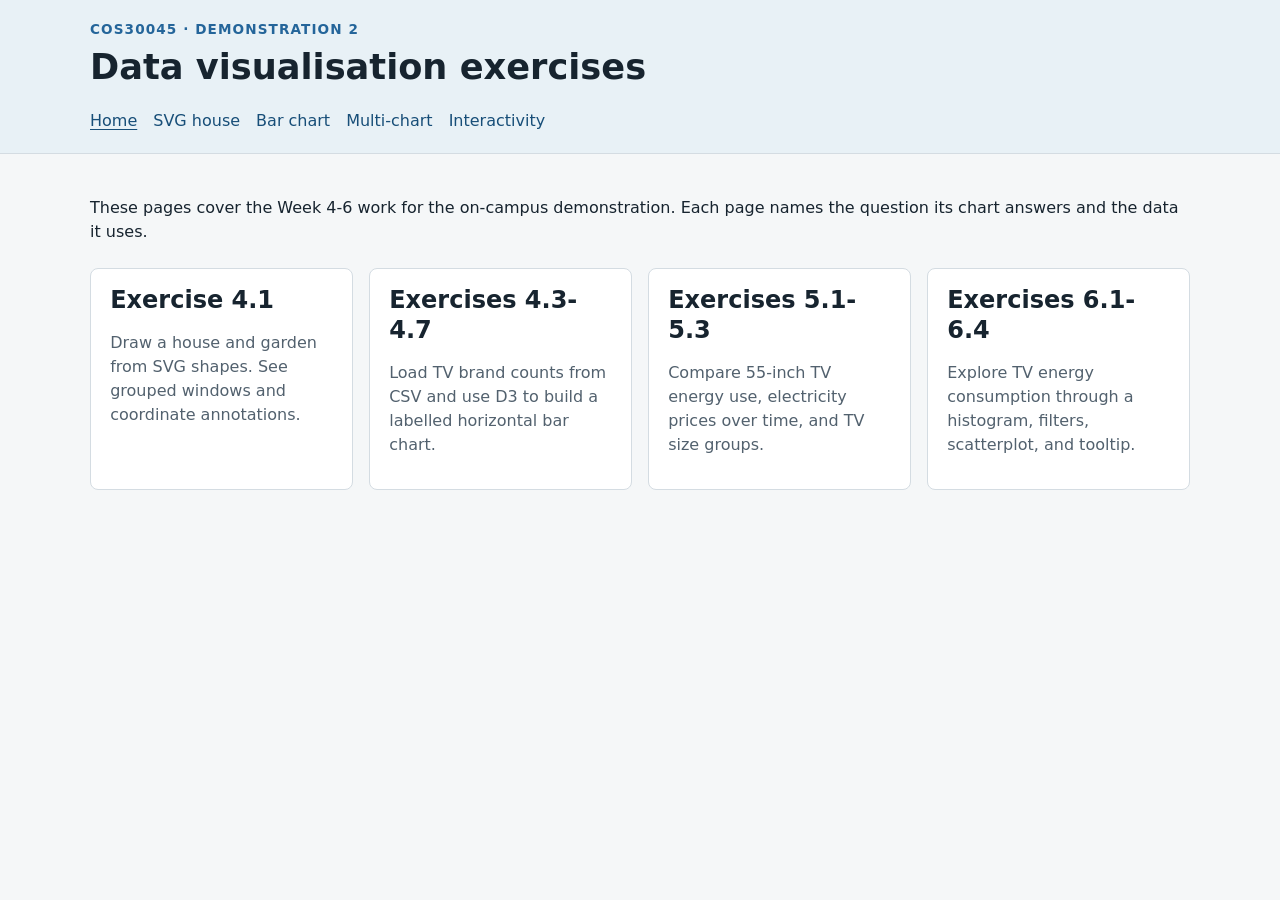
==== index.html @ eeefe7fe "Add project scaffold and navigation" ====
<!doctype html>
<html lang="en">
<head>
  <meta charset="utf-8">
  <meta name="viewport" content="width=device-width, initial-scale=1">
  <title>COS30045 Demonstration 2</title>
  <link rel="stylesheet" href="css/base.css">
</head>
<body>
  <header class="site-header">
    <div class="wrap"><p class="eyebrow">COS30045 · Demonstration 2</p><h1>Data visualisation exercises</h1>
      <nav aria-label="Main navigation"><a aria-current="page" href="index.html">Home</a><a href="svg-house.html">SVG house</a><a href="bar-chart.html">Bar chart</a><a href="multi-chart.html">Multi-chart</a><a href="interactive.html">Interactivity</a></nav>
    </div>
  </header>
  <main class="wrap">
    <p>These pages cover the Week 4-6 work for the on-campus demonstration. Each page names the question its chart answers and the data it uses.</p>
    <div class="card-grid">
      <a class="card" href="svg-house.html"><h2>Exercise 4.1</h2><p>Draw a house and garden from SVG shapes. See grouped windows and coordinate annotations.</p></a>
      <a class="card" href="bar-chart.html"><h2>Exercises 4.3-4.7</h2><p>Load TV brand counts from CSV and use D3 to build a labelled horizontal bar chart.</p></a>
      <a class="card" href="multi-chart.html"><h2>Exercises 5.1-5.3</h2><p>Compare 55-inch TV energy use, electricity prices over time, and TV size groups.</p></a>
      <a class="card" href="interactive.html"><h2>Exercises 6.1-6.4</h2><p>Explore TV energy consumption through a histogram, filters, scatterplot, and tooltip.</p></a>
    </div>
  </main>
</body>
</html>
---- css/base.css ----
:root { color-scheme: light; --ink: #17242f; --muted: #52616e; --line: #d4dce2; --blue: #24659a; --paper: #fff; --bg: #f5f7f8; }
* { box-sizing: border-box; }
body { margin: 0; background: var(--bg); color: var(--ink); font: 16px/1.5 system-ui, -apple-system, BlinkMacSystemFont, "Segoe UI", sans-serif; }
.wrap { width: min(1100px, calc(100% - 2rem)); margin: 0 auto; }
.site-header { background: #e8f1f6; border-bottom: 1px solid var(--line); padding: 1.2rem 0 1rem; }
.site-header h1 { margin: .1rem 0 .7rem; font-size: clamp(1.6rem, 4vw, 2.2rem); }
.eyebrow { margin: 0; color: var(--blue); font-size: .85rem; font-weight: 700; text-transform: uppercase; letter-spacing: .08em; }
nav { display: flex; flex-wrap: wrap; gap: .45rem 1rem; }
nav a { color: #174e78; text-decoration: none; padding: .25rem 0; }
nav a:hover, nav a:focus-visible, nav a[aria-current] { text-decoration: underline; text-underline-offset: .2rem; }
main { padding: 1.6rem 0 3rem; }
h2 { line-height: 1.25; margin: 0 0 .5rem; }
.card-grid { display: grid; grid-template-columns: repeat(auto-fit, minmax(230px, 1fr)); gap: 1rem; margin-top: 1.5rem; }
.card, .panel { background: var(--paper); border: 1px solid var(--line); border-radius: 8px; padding: 1rem 1.2rem; }
.card { display: block; color: inherit; text-decoration: none; }
.card:hover, .card:focus-visible { border-color: var(--blue); box-shadow: 0 2px 8px #173a5b1c; }
.card p { color: var(--muted); }
.panel { margin: 1rem 0 1.5rem; }
.panel p { margin: .4rem 0 .8rem; }
.note { font-size: .9rem; color: var(--muted); }
.responsive-svg-container { width: 100%; max-width: 1100px; margin-inline: auto; }
img, svg { max-width: 100%; }
button { font: inherit; }
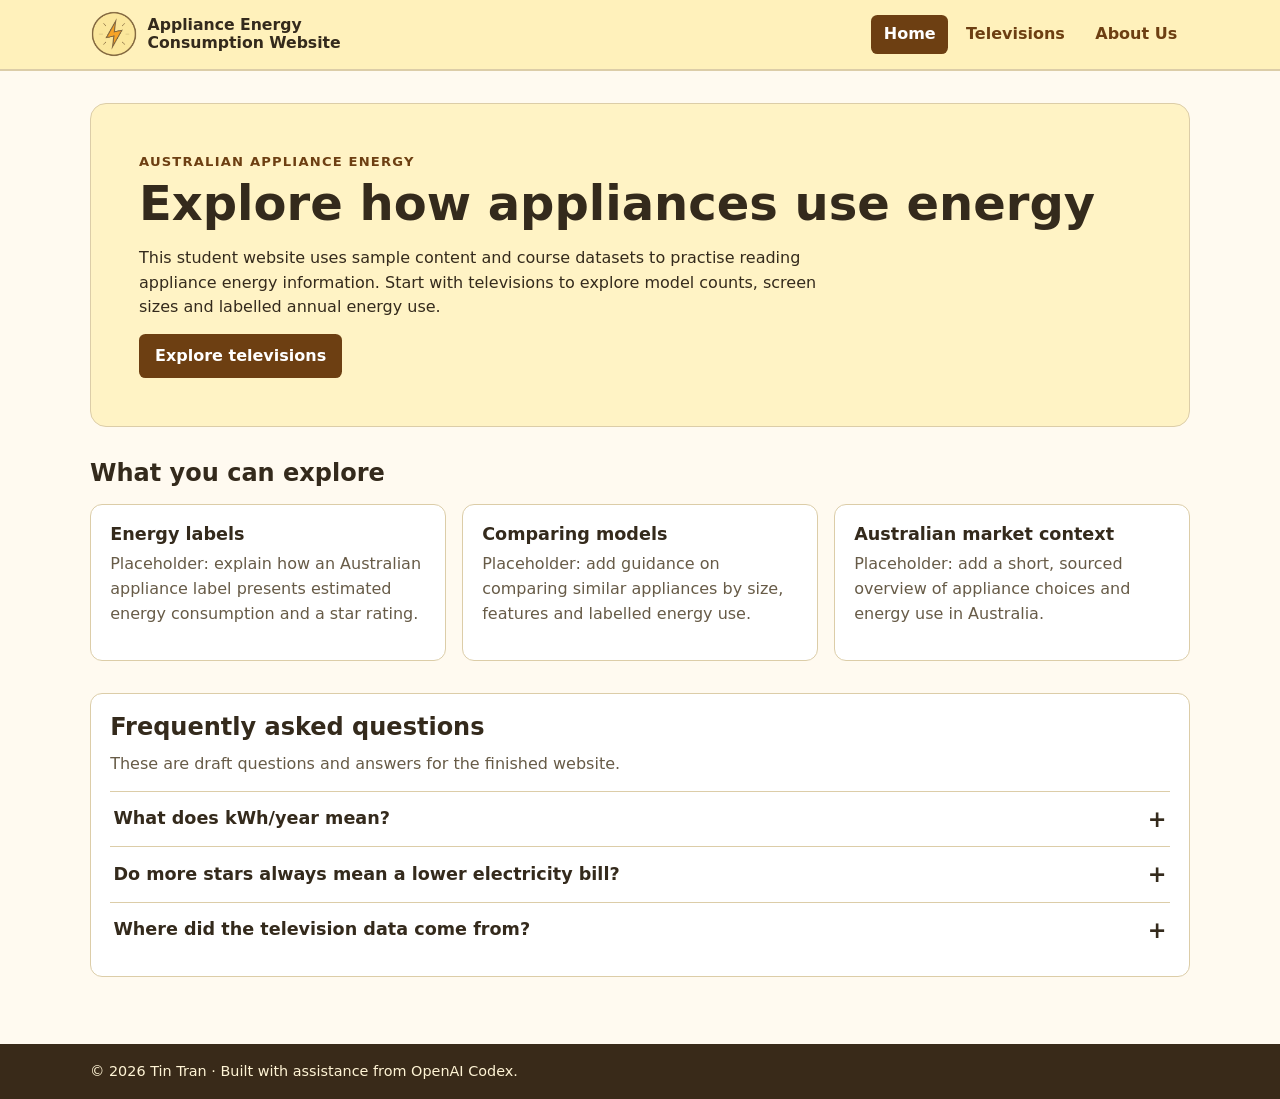
==== commit 2f7611fc: "Build three-page appliance site shell" ====
--- a/index.html
+++ b/index.html
@@ -3,23 +3,60 @@
 <head>
   <meta charset="utf-8">
   <meta name="viewport" content="width=device-width, initial-scale=1">
-  <title>COS30045 Demonstration 2</title>
+  <title>Home | Appliance Energy Consumption Website</title>
   <link rel="stylesheet" href="css/base.css">
+  <script src="js/site.js" defer></script>
 </head>
 <body>
   <header class="site-header">
-    <div class="wrap"><p class="eyebrow">COS30045 · Demonstration 2</p><h1>Data visualisation exercises</h1>
-      <nav aria-label="Main navigation"><a aria-current="page" href="index.html">Home</a><a href="svg-house.html">SVG house</a><a href="bar-chart.html">Bar chart</a><a href="multi-chart.html">Multi-chart</a><a href="interactive.html">Interactivity</a></nav>
+    <div class="wrap header-inner">
+      <a class="logo-link" href="index.html" aria-label="Appliance Energy Consumption Website, Home">
+        <img src="assets/img/PowerIcon.png" alt="" width="48" height="48">
+        <span>Appliance Energy<br>Consumption Website</span>
+      </a>
+      <nav class="site-nav" aria-label="Main navigation">
+        <a href="index.html" aria-current="page">Home</a>
+        <a href="televisions.html">Televisions</a>
+        <a href="about.html">About Us</a>
+      </nav>
     </div>
   </header>
+
   <main class="wrap">
-    <p>These pages cover the Week 4-6 work for the on-campus demonstration. Each page names the question its chart answers and the data it uses.</p>
-    <div class="card-grid">
-      <a class="card" href="svg-house.html"><h2>Exercise 4.1</h2><p>Draw a house and garden from SVG shapes. See grouped windows and coordinate annotations.</p></a>
-      <a class="card" href="bar-chart.html"><h2>Exercises 4.3-4.7</h2><p>Load TV brand counts from CSV and use D3 to build a labelled horizontal bar chart.</p></a>
-      <a class="card" href="multi-chart.html"><h2>Exercises 5.1-5.3</h2><p>Compare 55-inch TV energy use, electricity prices over time, and TV size groups.</p></a>
-      <a class="card" href="interactive.html"><h2>Exercises 6.1-6.4</h2><p>Explore TV energy consumption through a histogram, filters, scatterplot, and tooltip.</p></a>
-    </div>
+    <section class="hero">
+      <p class="eyebrow">Australian appliance energy</p>
+      <h1>Explore how appliances use energy</h1>
+      <p>This student website uses sample content and course datasets to practise reading appliance energy information. Start with televisions to explore model counts, screen sizes and labelled annual energy use.</p>
+      <a class="button-link" href="televisions.html">Explore televisions</a>
+    </section>
+
+    <section aria-labelledby="home-topics">
+      <h2 id="home-topics">What you can explore</h2>
+      <div class="card-grid">
+        <article class="card"><h3>Energy labels</h3><p>Placeholder: explain how an Australian appliance label presents estimated energy consumption and a star rating.</p></article>
+        <article class="card"><h3>Comparing models</h3><p>Placeholder: add guidance on comparing similar appliances by size, features and labelled energy use.</p></article>
+        <article class="card"><h3>Australian market context</h3><p>Placeholder: add a short, sourced overview of appliance choices and energy use in Australia.</p></article>
+      </div>
+    </section>
+
+    <section class="panel faq" aria-labelledby="faq-heading">
+      <h2 id="faq-heading">Frequently asked questions</h2>
+      <p class="note">These are draft questions and answers for the finished website.</p>
+      <div class="faq-item">
+        <h3><button type="button" class="faq-toggle" aria-expanded="false" aria-controls="faq-answer-1">What does kWh/year mean?<span aria-hidden="true">+</span></button></h3>
+        <div id="faq-answer-1" class="faq-answer" hidden><p>Placeholder: explain annual energy consumption in plain language and cite the relevant Australian guidance.</p></div>
+      </div>
+      <div class="faq-item">
+        <h3><button type="button" class="faq-toggle" aria-expanded="false" aria-controls="faq-answer-2">Do more stars always mean a lower electricity bill?<span aria-hidden="true">+</span></button></h3>
+        <div id="faq-answer-2" class="faq-answer" hidden><p>Placeholder: explain why screen size, use time and electricity price also matter when comparing televisions.</p></div>
+      </div>
+      <div class="faq-item">
+        <h3><button type="button" class="faq-toggle" aria-expanded="false" aria-controls="faq-answer-3">Where did the television data come from?<span aria-hidden="true">+</span></button></h3>
+        <div id="faq-answer-3" class="faq-answer" hidden><p>Placeholder: describe the course-provided television files and how the charts use them.</p></div>
+      </div>
+    </section>
   </main>
+
+  <footer class="site-footer"><div class="wrap">© <span data-year>2026</span> Tin Tran · Built with assistance from OpenAI Codex.</div></footer>
 </body>
 </html>
--- a/css/base.css
+++ b/css/base.css
@@ -1,23 +1,53 @@
-:root { color-scheme: light; --ink: #17242f; --muted: #52616e; --line: #d4dce2; --blue: #24659a; --paper: #fff; --bg: #f5f7f8; }
+:root {
+  color-scheme: light;
+  --ink: #342a1c;
+  --muted: #675b47;
+  --brand: #9a5717;
+  --brand-dark: #6d3f12;
+  --line: #dccda8;
+  --paper: #fff;
+  --bg: #fffaf0;
+  --gold: #f7df93;
+}
 * { box-sizing: border-box; }
-body { margin: 0; background: var(--bg); color: var(--ink); font: 16px/1.5 system-ui, -apple-system, BlinkMacSystemFont, "Segoe UI", sans-serif; }
-.wrap { width: min(1100px, calc(100% - 2rem)); margin: 0 auto; }
-.site-header { background: #e8f1f6; border-bottom: 1px solid var(--line); padding: 1.2rem 0 1rem; }
-.site-header h1 { margin: .1rem 0 .7rem; font-size: clamp(1.6rem, 4vw, 2.2rem); }
-.eyebrow { margin: 0; color: var(--blue); font-size: .85rem; font-weight: 700; text-transform: uppercase; letter-spacing: .08em; }
-nav { display: flex; flex-wrap: wrap; gap: .45rem 1rem; }
-nav a { color: #174e78; text-decoration: none; padding: .25rem 0; }
-nav a:hover, nav a:focus-visible, nav a[aria-current] { text-decoration: underline; text-underline-offset: .2rem; }
-main { padding: 1.6rem 0 3rem; }
-h2 { line-height: 1.25; margin: 0 0 .5rem; }
-.card-grid { display: grid; grid-template-columns: repeat(auto-fit, minmax(230px, 1fr)); gap: 1rem; margin-top: 1.5rem; }
-.card, .panel { background: var(--paper); border: 1px solid var(--line); border-radius: 8px; padding: 1rem 1.2rem; }
-.card { display: block; color: inherit; text-decoration: none; }
-.card:hover, .card:focus-visible { border-color: var(--blue); box-shadow: 0 2px 8px #173a5b1c; }
-.card p { color: var(--muted); }
-.panel { margin: 1rem 0 1.5rem; }
-.panel p { margin: .4rem 0 .8rem; }
-.note { font-size: .9rem; color: var(--muted); }
+html { scroll-behavior: smooth; }
+body { min-height: 100vh; display: flex; flex-direction: column; margin: 0; background: var(--bg); color: var(--ink); font: 16px/1.55 system-ui, -apple-system, BlinkMacSystemFont, "Segoe UI", sans-serif; }
+.wrap { width: min(1100px, calc(100% - 2rem)); margin-inline: auto; }
+.site-header { background: #fff1bb; border-bottom: 2px solid var(--line); }
+.header-inner { display: flex; align-items: center; justify-content: space-between; gap: 1rem 2rem; flex-wrap: wrap; padding-block: .65rem; }
+.logo-link { display: inline-flex; align-items: center; gap: .6rem; color: var(--ink); font-size: .98rem; font-weight: 750; line-height: 1.15; text-decoration: none; }
+.logo-link img { display: block; width: 48px; height: 48px; }
+.logo-link:hover span, .logo-link:focus-visible span { text-decoration: underline; }
+.site-nav { display: flex; flex-wrap: wrap; gap: .3rem; }
+.site-nav a { color: var(--brand-dark); border-radius: .4rem; padding: .45rem .8rem; font-weight: 650; text-decoration: none; }
+.site-nav a:hover, .site-nav a:focus-visible { background: #f6dc8c; }
+.site-nav a[aria-current="page"] { background: var(--brand-dark); color: #fff; }
+main { flex: 1; padding-block: 2rem 3rem; }
+.narrow-content { max-width: 820px; }
+h1, h2, h3 { line-height: 1.2; }
+h1 { margin: .2rem 0 .8rem; font-size: clamp(2rem, 5vw, 3rem); }
+h2 { margin: 0 0 .6rem; font-size: 1.5rem; }
+h3 { margin: 0 0 .4rem; font-size: 1.1rem; }
+p { margin: .4rem 0 .9rem; }
+.eyebrow { margin: 0; color: var(--brand-dark); font-size: .82rem; font-weight: 750; letter-spacing: .09em; text-transform: uppercase; }
+.hero { background: #fff3c5; border: 1px solid var(--line); border-radius: 1rem; padding: clamp(1.5rem, 4vw, 3rem); margin-bottom: 2rem; }
+.hero p:not(.eyebrow) { max-width: 68ch; }
+.button-link { display: inline-block; background: var(--brand-dark); border-radius: .4rem; color: #fff; padding: .6rem 1rem; font-weight: 700; text-decoration: none; }
+.button-link:hover, .button-link:focus-visible { background: var(--brand); }
+.card-grid { display: grid; grid-template-columns: repeat(auto-fit, minmax(230px, 1fr)); gap: 1rem; margin: 1rem 0 2rem; }
+.card, .panel { background: var(--paper); border: 1px solid var(--line); border-radius: .75rem; padding: 1.2rem; }
+.card p, .note { color: var(--muted); }
+.panel { margin: 1.2rem 0; }
+.faq h3 { margin: 0; }
+.faq-item { border-top: 1px solid var(--line); }
+.faq-toggle { display: flex; justify-content: space-between; align-items: center; gap: 1rem; width: 100%; border: 0; background: none; color: var(--ink); padding: 1rem .2rem; font: inherit; font-weight: 700; text-align: left; cursor: pointer; }
+.faq-toggle:hover, .faq-toggle:focus-visible { color: var(--brand-dark); background: #fff9e6; }
+.faq-toggle span { font-size: 1.4rem; line-height: 1; }
+.faq-answer { padding: 0 .2rem 1rem; }
+[hidden] { display: none !important; }
+.site-footer { background: #392a19; color: #fff4d5; padding: 1rem 0; font-size: .9rem; }
 .responsive-svg-container { width: 100%; max-width: 1100px; margin-inline: auto; }
 img, svg { max-width: 100%; }
 button { font: inherit; }
+:focus-visible { outline: 3px solid #d47b18; outline-offset: 3px; }
+@media (max-width: 620px) { .header-inner { align-items: flex-start; } .site-nav { width: 100%; } .site-nav a { flex: 1; text-align: center; padding-inline: .35rem; } }
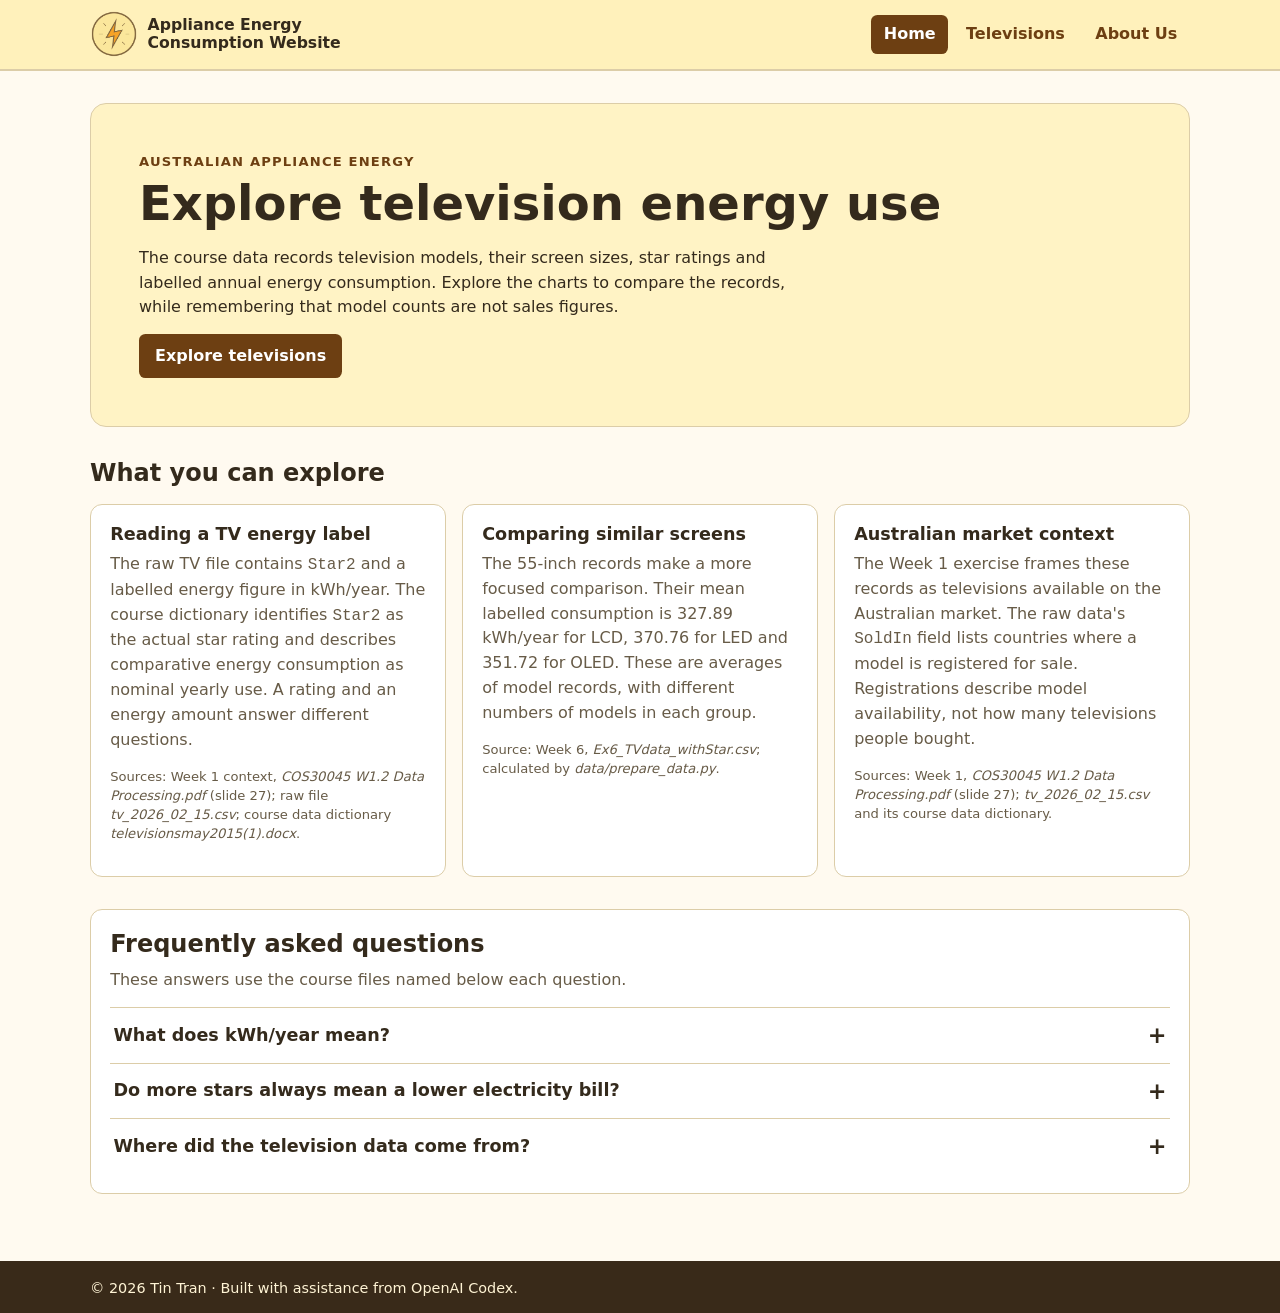
==== commit af59fc63: "Replace Home placeholders with sourced TV information" ====
--- a/index.html
+++ b/index.html
@@ -25,34 +25,55 @@
   <main class="wrap">
     <section class="hero">
       <p class="eyebrow">Australian appliance energy</p>
-      <h1>Explore how appliances use energy</h1>
-      <p>This student website uses sample content and course datasets to practise reading appliance energy information. Start with televisions to explore model counts, screen sizes and labelled annual energy use.</p>
+      <h1>Explore television energy use</h1>
+      <p>The course data records television models, their screen sizes, star ratings and labelled annual energy consumption. Explore the charts to compare the records, while remembering that model counts are not sales figures.</p>
       <a class="button-link" href="televisions.html">Explore televisions</a>
     </section>
 
     <section aria-labelledby="home-topics">
       <h2 id="home-topics">What you can explore</h2>
       <div class="card-grid">
-        <article class="card"><h3>Energy labels</h3><p>Placeholder: explain how an Australian appliance label presents estimated energy consumption and a star rating.</p></article>
-        <article class="card"><h3>Comparing models</h3><p>Placeholder: add guidance on comparing similar appliances by size, features and labelled energy use.</p></article>
-        <article class="card"><h3>Australian market context</h3><p>Placeholder: add a short, sourced overview of appliance choices and energy use in Australia.</p></article>
+        <article class="card">
+          <h3>Reading a TV energy label</h3>
+          <p>The raw TV file contains <code>Star2</code> and a labelled energy figure in kWh/year. The course dictionary identifies <code>Star2</code> as the actual star rating and describes comparative energy consumption as nominal yearly use. A rating and an energy amount answer different questions.</p>
+          <p class="source-note">Sources: Week 1 context, <cite>COS30045 W1.2 Data Processing.pdf</cite> (slide 27); raw file <cite>tv_2026_02_15.csv</cite>; course data dictionary <cite>televisionsmay2015(1).docx</cite>.</p>
+        </article>
+        <article class="card">
+          <h3>Comparing similar screens</h3>
+          <p>The 55-inch records make a more focused comparison. Their mean labelled consumption is 327.89 kWh/year for LCD, 370.76 for LED and 351.72 for OLED. These are averages of model records, with different numbers of models in each group.</p>
+          <p class="source-note">Source: Week 6, <cite>Ex6_TVdata_withStar.csv</cite>; calculated by <cite>data/prepare_data.py</cite>.</p>
+        </article>
+        <article class="card">
+          <h3>Australian market context</h3>
+          <p>The Week 1 exercise frames these records as televisions available on the Australian market. The raw data's <code>SoldIn</code> field lists countries where a model is registered for sale. Registrations describe model availability, not how many televisions people bought.</p>
+          <p class="source-note">Sources: Week 1, <cite>COS30045 W1.2 Data Processing.pdf</cite> (slide 27); <cite>tv_2026_02_15.csv</cite> and its course data dictionary.</p>
+        </article>
       </div>
     </section>
 
     <section class="panel faq" aria-labelledby="faq-heading">
       <h2 id="faq-heading">Frequently asked questions</h2>
-      <p class="note">These are draft questions and answers for the finished website.</p>
+      <p class="note">These answers use the course files named below each question.</p>
       <div class="faq-item">
         <h3><button type="button" class="faq-toggle" aria-expanded="false" aria-controls="faq-answer-1">What does kWh/year mean?<span aria-hidden="true">+</span></button></h3>
-        <div id="faq-answer-1" class="faq-answer" hidden><p>Placeholder: explain annual energy consumption in plain language and cite the relevant Australian guidance.</p></div>
+        <div id="faq-answer-1" class="faq-answer" hidden>
+          <p>It means kilowatt-hours per year: the nominal yearly energy consumption recorded for a model. For example, a television listed at 322 kWh/year has a yearly energy figure of 322 kilowatt-hours on its label, not a price of $322.</p>
+          <p class="source-note">Sources: Week 1 context, <cite>COS30045 W1.2 Data Processing.pdf</cite> (slide 27); field definition, course data dictionary <cite>televisionsmay2015(1).docx</cite>; Week 6 data, <cite>Ex6_TVdata_withStar.csv</cite>.</p>
+        </div>
       </div>
       <div class="faq-item">
         <h3><button type="button" class="faq-toggle" aria-expanded="false" aria-controls="faq-answer-2">Do more stars always mean a lower electricity bill?<span aria-hidden="true">+</span></button></h3>
-        <div id="faq-answer-2" class="faq-answer" hidden><p>Placeholder: explain why screen size, use time and electricity price also matter when comparing televisions.</p></div>
+        <div id="faq-answer-2" class="faq-answer" hidden>
+          <p>No. In the Week 6 file, a 75-inch, 8-star model is labelled 258 kWh/year, while a 21-inch, 3-star model is labelled 106 kWh/year. Compare similar screen sizes and read the kWh/year figure as well as the stars. The course file does not supply a household electricity tariff, so it cannot calculate your bill.</p>
+          <p class="source-note">Source: Week 6, <cite>Ex6_TVdata_withStar.csv</cite> (models LG 75UM767H0LD and ShareTV ST1922G).</p>
+        </div>
       </div>
       <div class="faq-item">
         <h3><button type="button" class="faq-toggle" aria-expanded="false" aria-controls="faq-answer-3">Where did the television data come from?<span aria-hidden="true">+</span></button></h3>
-        <div id="faq-answer-3" class="faq-answer" hidden><p>Placeholder: describe the course-provided television files and how the charts use them.</p></div>
+        <div id="faq-answer-3" class="faq-answer" hidden>
+          <p>The course supplied the raw <code>tv_2026_02_15.csv</code> for the Week 1 data-processing exercise and <code>Ex6_TVdata_withStar.csv</code> for Week 6. Most TV charts use 4,233 rows from the cleaned Week 6 file. The brand chart uses a separate export from <code>2026 TV Data.knwf</code> that totals 4,240 records, so its counts should not be combined with the cleaned file's counts.</p>
+          <p class="source-note">Sources: Week 1, <cite>COS30045 W1.2 Data Processing.pdf</cite> (slide 27); Week 6, <cite>Ex6_TVdata_withStar.csv</cite>; course workflow <cite>2026 TV Data.knwf</cite>.</p>
+        </div>
       </div>
     </section>
   </main>
--- a/css/base.css
+++ b/css/base.css
@@ -30,6 +30,7 @@
 h3 { margin: 0 0 .4rem; font-size: 1.1rem; }
 p { margin: .4rem 0 .9rem; }
 .eyebrow { margin: 0; color: var(--brand-dark); font-size: .82rem; font-weight: 750; letter-spacing: .09em; text-transform: uppercase; }
+.exercise-label { margin: 0 0 .55rem; color: var(--brand-dark); font-size: .85rem; font-weight: 700; }
 .hero { background: #fff3c5; border: 1px solid var(--line); border-radius: 1rem; padding: clamp(1.5rem, 4vw, 3rem); margin-bottom: 2rem; }
 .hero p:not(.eyebrow) { max-width: 68ch; }
 .button-link { display: inline-block; background: var(--brand-dark); border-radius: .4rem; color: #fff; padding: .6rem 1rem; font-weight: 700; text-decoration: none; }
@@ -37,6 +38,7 @@
 .card-grid { display: grid; grid-template-columns: repeat(auto-fit, minmax(230px, 1fr)); gap: 1rem; margin: 1rem 0 2rem; }
 .card, .panel { background: var(--paper); border: 1px solid var(--line); border-radius: .75rem; padding: 1.2rem; }
 .card p, .note { color: var(--muted); }
+.source-note { margin-top: .6rem; color: var(--muted); font-size: .82rem; line-height: 1.45; overflow-wrap: anywhere; }
 .panel { margin: 1.2rem 0; }
 .faq h3 { margin: 0; }
 .faq-item { border-top: 1px solid var(--line); }
@@ -44,6 +46,12 @@
 .faq-toggle:hover, .faq-toggle:focus-visible { color: var(--brand-dark); background: #fff9e6; }
 .faq-toggle span { font-size: 1.4rem; line-height: 1; }
 .faq-answer { padding: 0 .2rem 1rem; }
+details summary { color: var(--brand-dark); cursor: pointer; font-weight: 700; }
+.practice-svg { display: block; width: 100%; border-radius: .5rem; }
+.house-title { fill: #23435a; font: 28px Arial, sans-serif; }
+.svg-evidence { margin: 1.25rem 0; }
+.svg-evidence img { display: block; width: 100%; border-radius: .5rem; }
+.svg-evidence figcaption { margin-top: .35rem; color: var(--muted); font-size: .9rem; }
 [hidden] { display: none !important; }
 .site-footer { background: #392a19; color: #fff4d5; padding: 1rem 0; font-size: .9rem; }
 .responsive-svg-container { width: 100%; max-width: 1100px; margin-inline: auto; }
